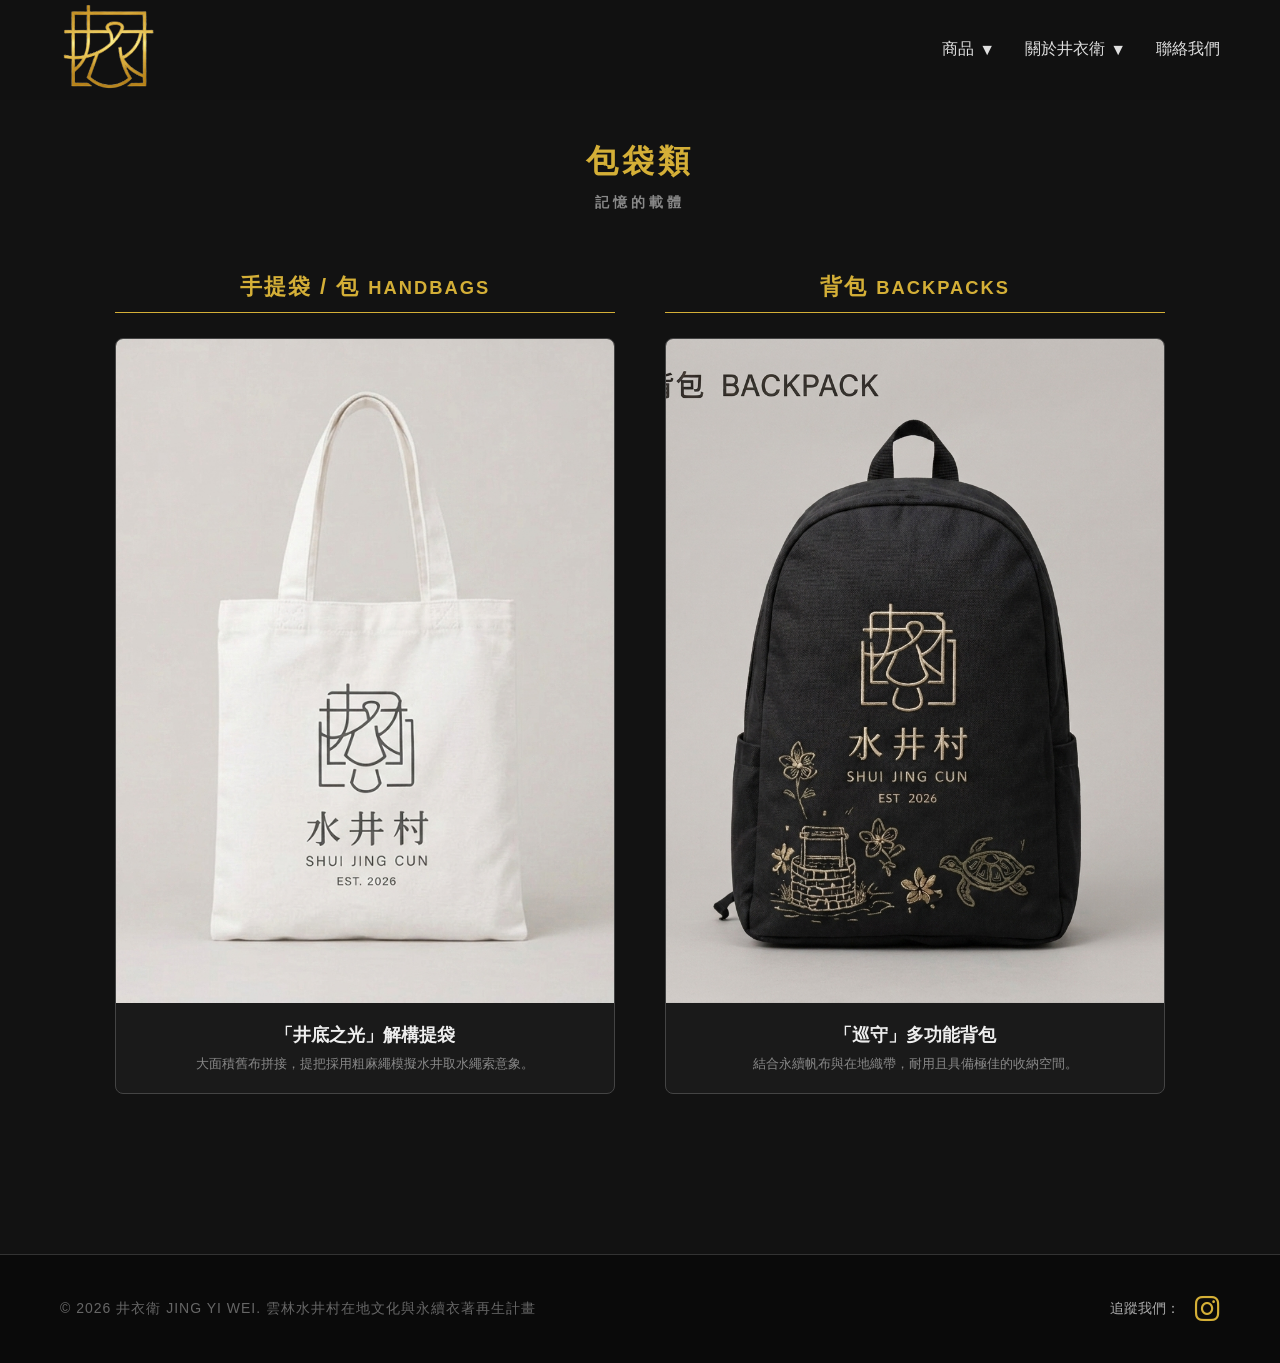
==== bags.html @ 52185566 "v1" ====
<!DOCTYPE html>
<html lang="zh-TW">
<head>
    <meta charset="UTF-8">
    <meta name="viewport" content="width=device-width, initial-scale=1.0">
    <title>包袋類 | 井衣衛</title>
    <link rel="stylesheet" href="./css/style.css">
    <link rel="stylesheet" href="./css/category.css"> <!-- 複用分類頁樣式 -->
    <link rel="stylesheet" href="https://cdnjs.cloudflare.com/ajax/libs/font-awesome/6.5.1/css/all.min.css">
    <style>
        /* 針對包袋頁面的特別微調 */
        .bags-container {
            display: flex;
            justify-content: center;
            gap: 50px;
            margin-top: 50px;
        }
        .bag-section {
            flex: 1;
            max-width: 500px;
        }
        .section-title {
            color: var(--gold-primary);
            border-bottom: 1px solid var(--gold-primary);
            padding-bottom: 10px;
            margin-bottom: 25px;
            text-align: center;
            font-size: 22px;
            letter-spacing: 2px;
        }
    </style>
</head>
<body>

    <!-- 導覽列 -->
    <header id="navbar">
        <div class="nav-container">
            <a href="index.html" class="logo"><img src="./img/Logo_topl (1).png"></a>
            <ul class="nav-menu">
            <li class="dropdown">
                <a href="#">商品 <span>▼</span></a>
                <ul class="dropdown-menu">
                    <li><a href="category.html">穿搭類 (文化的鎧甲)</a></li>
                    <li><a href="bags.html">包袋類 (記憶的載體)</a></li>
                    <li><a href="lifestyle.html">生活小物件</a></li>
                    <li><a href="#">居家裝飾</a></li>
                </ul>
            </li>
            <li class="dropdown">
                <a href="#">關於井衣衛 <span>▼</span></a>
                <ul class="dropdown-menu">
                    <li><a href="#">水井村鑿井故事</a></li>
                    <li><a href="#">永續再生理念</a></li>
                    <li><a href="#">我們的團隊</a></li>
                </ul>
            </li>
            <li><a href="#">聯絡我們</a></li>
        </ul>
        </div>
    </header>
        </div>
    </header>

    <main class="category-main">
        <h1 class="page-title">包袋類 <small>記憶的載體</small></h1>

        <div class="bags-container">
            <!-- 手提包/袋 區塊 -->
            <section class="bag-section">
                <h2 class="section-title">手提袋 / 包 <small>HANDBAGS</small></h2>
                <div class="product-grid" id="handbag-group" style="grid-template-columns: 1fr;">
                    <!-- JS 會在這裡產生手提包商品 -->
                </div>
            </section>

            <!-- 背包 區塊 -->
            <section class="bag-section">
                <h2 class="section-title">背包 <small>BACKPACKS</small></h2>
                <div class="product-grid" id="backpack-group" style="grid-template-columns: 1fr;">
                    <!-- JS 會在這裡產生背包商品 -->
                </div>
            </section>
        </div>
    </main>

    <script src="./js/script.js"></script>
    <script>
        // 簡單的 JS 抓取邏輯
        document.addEventListener("DOMContentLoaded", function() {
            fetch('products.json')
                .then(response => response.json())
                .then(data => {
                    const handbagGroup = document.getElementById('handbag-group');
                    const backpackGroup = document.getElementById('backpack-group');

                    Object.keys(data).forEach(id => {
                        const p = data[id];
                        if (p.category === 'bag') {
                            const itemHTML = `
                                <a href="product.html?id=${id}" class="category-item">
                                    <div class="item-card">
                                        <div class="item-img-box">
                                            <img src="${p.mainImg}" alt="${p.name}">
                                        </div>
                                        <div class="item-info">
                                            <h3>${p.name}</h3>
                                            <p class="item-price" style="color: #888; font-size: 13px;">${p.description || ''}</p>
                                        </div>
                                    </div>
                                </a>
                            `;

                            if (p.subCategory === 'handbag') {
                                handbagGroup.innerHTML += itemHTML;
                            } else if (p.subCategory === 'backpack') {
                                backpackGroup.innerHTML += itemHTML;
                            }
                        }
                    });
                });
        });
    </script>
    <footer class="site-footer">
        <div class="footer-container">
            <div class="footer-info">
                <p>&copy; 2026 井衣衛 JING YI WEI. 雲林水井村在地文化與永續衣著再生計畫</p>
            </div>
            <div class="footer-social">
                <span>追蹤我們：</span>
                <!-- ★ 請把下面的連結換成你們真正的 IG 網址 ★ -->
                <a href="https://www.instagram.com/jingyiwei_official" target="_blank" class="ig-icon">
                    <i class="fa-brands fa-instagram"></i> <!-- 這裡用 fa-brands 會更精準 -->
                </a>
            </div>
        </div>
    </footer>
</body>
</html>
---- css/style.css ----
/* CSS 變數：深色與金色主題 */
:root {
    --bg-color: #121212;
    --nav-bg: rgba(18, 18, 18, 0.85); /* 稍微透明一點，搭配 JS 使用 */
    --gold-primary: #D4AF37;
    --gold-hover: #F9E596;
    --text-light: #E0E0E0;
    --text-dark: #121212;
}

/* 基礎重置 */
* {
    margin: 0;
    padding: 0;
    box-sizing: border-box;
    font-family: "Noto Sans TC", "Microsoft JhengHei", sans-serif;
}

body {
    background-color: var(--bg-color);
    color: var(--text-light);
    overflow-x: hidden;
}

/* ================= 導覽列 Navbar ================= */
header {
    position: fixed;
    top: 0;
    width: 100%;
    height: 100px;
    background-color: var(--nav-bg);
    border-bottom: 1px solid transparent; 
    z-index: 1000;
    backdrop-filter: blur(10px);
    transition: all 0.3s ease;
    
    /* 這裡原本的 display: flex 和 padding 都要刪掉 */
    display: block; 
    padding: 0; 
}

/* 新增：控制導覽列內容的容器 */
.nav-container {
    max-width: 1200px; /* ★ 重要：設定跟下方商品區塊一樣的最大寬度 */
    margin: 0 auto;    /* ★ 重要：讓這個容器居中 */
    height: 100%;
    display: flex;
    justify-content: space-between; /* 讓 Logo 在左，選單在右 */
    align-items: center;
    padding: 0 20px;   /* 留一點點左右邊距，避免貼死 */
}

/* 當網頁往下捲動時，透過 JS 加上的 class */
header.scrolled {
    border-bottom: 1px solid var(--gold-primary);
    background-color: rgba(18, 18, 18, 0.98);
    box-shadow: 0 4px 10px rgba(0, 0, 0, 0.5);
}

/* 新增：Logo 圖片設定 */
.logo {
    display: flex;
    align-items: center;
    height: 100%;
}

.logo img {
    height: 95px;  /* 👈 這裡原本是 60px，你可以改成 80px ~ 90px 試試看 */
    width: auto;
    object-fit: contain;
}

.nav-menu {
    display: flex;
    list-style: none;
    gap: 30px;
}

.nav-menu > li {
    position: relative;
    padding: 20px 0;
}

.nav-menu a {
    color: var(--text-light);
    text-decoration: none;
    font-size: 16px;
    transition: color 0.3s ease;
    display: flex;
    align-items: center;
    gap: 5px;
}

.nav-menu a:hover {
    color: var(--gold-primary);
}

/* 下拉選單 */
.dropdown-menu {
    display: none;
    position: absolute;
    top: 100%;
    left: 50%;
    transform: translateX(-50%);
    background-color: #1A1A1A;
    border: 1px solid var(--gold-primary);
    list-style: none;
    min-width: 180px;
    box-shadow: 0 8px 16px rgba(0,0,0,0.5);
    border-radius: 4px;
    overflow: hidden;
}

.nav-menu li:hover .dropdown-menu {
    display: block;
    animation: fadeIn 0.3s ease;
}

.dropdown-menu li {
    border-bottom: 1px solid #333;
}

.dropdown-menu li:last-child {
    border-bottom: none;
}

.dropdown-menu a {
    padding: 12px 20px;
    display: block;
    font-size: 14px;
}

.dropdown-menu a:hover {
    background-color: var(--gold-primary);
    color: var(--text-dark);
}

/* ================= 英雄區塊 (主視覺) ================= */
.hero-section {
    min-height: 100vh;
    display: flex;
    flex-direction: column;
    justify-content: center;
    align-items: center;
    padding-top: 80px;
    background: radial-gradient(circle at center, #2a2a2a 0%, #121212 70%);
}

.slogan {
    color: var(--gold-primary);
    margin-bottom: 40px;
    font-size: 24px;
    letter-spacing: 3px;
}

.showcase-container {
    display: flex;
    gap: 60px;
    justify-content: center;
    align-items: center;
}

/* 翻轉卡片設計 */
.flip-card {
    background-color: transparent;
    width: 300px;
    height: 400px;
    perspective: 1000px;
    text-decoration: none;
}

.flip-card-inner {
    position: relative;
    width: 100%;
    height: 100%;
    text-align: center;
    transition: transform 0.8s;
    transform-style: preserve-3d;
    border: 2px solid var(--gold-primary);
    border-radius: 8px;
    box-shadow: 0 0 15px rgba(212, 175, 55, 0.2);
}

.flip-card:hover .flip-card-inner {
    transform: rotateY(180deg);
    box-shadow: 0 0 25px rgba(212, 175, 55, 0.6);
}

.flip-card-front, .flip-card-back {
    position: absolute;
    width: 100%;
    height: 100%;
    -webkit-backface-visibility: hidden;
    backface-visibility: hidden;
    border-radius: 6px;
    display: flex;
    flex-direction: column;
    justify-content: center;
    align-items: center;
    background-color: #222;
}

.flip-card-back {
    transform: rotateY(180deg);
    background-color: #1a1a1a;
}

.placeholder-text {
    color: var(--text-light);
    font-size: 18px;
    margin-top: 20px;
}

.detail-text {
    color: var(--gold-primary);
    font-size: 14px;
}

.gold-icon {
    font-size: 50px;
    color: var(--gold-primary);
}

/* ================= 內容擴充區塊 ================= */
.info-section {
    padding: 100px 10%;
    text-align: center;
    border-top: 1px solid #333;
}

.info-section h2 {
    color: var(--gold-primary);
    margin-bottom: 20px;
    font-size: 32px;
}

.info-section p {
    line-height: 1.8;
    font-size: 18px;
    color: #aaa;
    max-width: 800px;
    margin: 0 auto;
}

@keyframes fadeIn {
    from { opacity: 0; transform: translate(-50%, -10px); }
    to { opacity: 1; transform: translate(-50%, 0); }
}

/* ================= 商品圖片設定 ================= */
/* 請確保 style.css 最下方有這段 */
.product-img {
    width: 100%;
    height: 100%;
    object-fit: cover; 
    border-radius: 6px; 
    pointer-events: none; 
}

/* 為了讓圖片漂亮填滿，我們稍微修改一下正反面的背景色和內距 */
.flip-card-front, .flip-card-back {
    position: absolute;
    width: 100%;
    height: 100%;
    -webkit-backface-visibility: hidden;
    backface-visibility: hidden;
    border-radius: 6px;
    display: flex; /* 保留 flex */
    /* 移除原本的 padding 等設定，讓圖片可以貼齊邊緣 */
    background-color: transparent; 
}
/* ================= 頁尾 Footer 樣式 ================= */
.site-footer {
    background-color: #0a0a0a; /* 比背景更深一點的顏色 */
    padding: 40px 0;
    border-top: 1px solid #333;
    margin-top: 80px; /* 跟上方內容保持距離 */
}

.footer-container {
    max-width: 1200px;
    margin: 0 auto;
    display: flex;
    justify-content: space-between;
    align-items: center;
    padding: 0 20px;
}

.footer-info p {
    color: #666;
    font-size: 14px;
    letter-spacing: 1px;
}

.footer-social {
    display: flex;
    align-items: center;
    gap: 15px;
    color: #aaa;
    font-size: 14px;
}

/* IG 圖標本體樣式 */
.ig-icon {
    color: var(--gold-primary); /* 使用你的金色變數 */
    font-size: 28px; /* 圖標大小 */
    text-decoration: none;
    transition: all 0.3s ease;
    display: flex;
    align-items: center;
}

/* 滑鼠移上去變亮金色並稍微放大 */
.ig-icon:hover {
    color: var(--gold-hover);
    transform: scale(1.1);
    filter: drop-shadow(0 0 8px rgba(212, 175, 55, 0.5));
}

/* ================= 理念輪播區塊 ================= */
.spirit-section {
    padding: 100px 20px;
    background-color: #121212;
    text-align: center;
}

.spirit-title {
    color: var(--gold-primary);
    font-size: 32px;
    margin-bottom: 50px;
    letter-spacing: 3px;
}

.slider-container {
    display: flex;
    justify-content: center;
    align-items: center;
    gap: 40px;
    max-width: 1000px;
    margin: 0 auto;
}

/* 金色圓形按鈕 */
.slider-btn {
    background-color: var(--gold-primary);
    color: #121212;
    border: none;
    width: 60px;
    height: 60px;
    border-radius: 50%;
    cursor: pointer;
    font-size: 20px;
    display: flex;
    justify-content: center;
    align-items: center;
    transition: all 0.3s ease;
    box-shadow: 0 4px 15px rgba(212, 175, 55, 0.3);
    flex-shrink: 0; /* 防止按鈕被擠壓 */
}

.slider-btn:hover {
    background-color: var(--gold-hover);
    transform: scale(1.1);
}

.slider-content {
    flex: 1;
}

.spirit-image-wrapper {
    width: 100%;
    aspect-ratio: 16 / 9; /* 保持精緻的寬比例 */
    background-color: #222;
    border-radius: 20px;
    overflow: hidden;
    margin-bottom: 30px;
    border: 1px solid #333;
}

.spirit-image-wrapper img {
    width: 100%;
    height: 100%;
    object-fit: cover;
    transition: opacity 0.5s ease; /* 換圖時的淡入效果 */
}

.spirit-text {
    font-size: 18px;
    line-height: 1.8;
    color: #ccc;
    max-width: 600px;
    margin: 0 auto;
    min-height: 3em; /* 防止文字高度不同造成跳動 */
}
---- css/category.css ----
.category-main {
    padding-top: 140px;
    padding-bottom: 80px;
    max-width: 1200px;
    margin: 0 auto;
    padding-left: 20px;
    padding-right: 20px;
}

.page-title {
    color: var(--gold-primary);
    font-size: 32px;
    margin-bottom: 60px;
    text-align: center;
    letter-spacing: 4px;
}

.page-title small {
    display: block;
    font-size: 14px;
    color: #888;
    margin-top: 10px;
}

.category-group {
    margin-bottom: 80px;
}

.group-header {
    display: flex;
    justify-content: space-between;
    align-items: flex-end;
    border-bottom: 1px solid #333;
    padding-bottom: 15px;
    margin-bottom: 30px;
}

.group-header h2 {
    font-size: 24px;
    color: #fff;
}

.group-header h2 small {
    font-size: 14px;
    color: var(--gold-primary);
    margin-left: 10px;
}

.view-more {
    color: #888;
    text-decoration: none;
    font-size: 14px;
    transition: color 0.3s;
}

.view-more:hover {
    color: var(--gold-primary);
}

/* 商品格子排版 */
.product-grid {
    display: grid; /* ★ 這是關鍵，沒這行就不會變網格 */
    grid-template-columns: repeat(3, 1fr); /* 設定一排三個，每個佔 1/3 */
    gap: 30px; /* 圖片之間的間距 */
    width: 100%;
    margin-top: 20px;
}

/* 確保圖片高度一致，不然換行會亂掉 */
.item-img-box {
    width: 100%;
    aspect-ratio: 3/4; /* 或者 1/1 正方形 */
    background-color: #222; /* 圖片還沒載入時的底色 */
}


/* 複用首頁的翻轉卡片基礎，但稍微縮小尺寸 */
.category-item {
    text-decoration: none; /* ★ 這行可以移除預設的底線 */
    display: block;        /* 確保整塊都可以點擊 */
    color: inherit;        /* 讓文字繼承原本設定的顏色，不要變藍色 */
}
/* 當滑鼠移到卡片上時，標題文字變成金色 */
.category-item:hover .item-info h3 {
    color: var(--gold-primary);
    transition: color 0.3s ease;
}

/* 為了保險起見，也可以針對標題 H3 再設定一次 */
.item-info h3 {
    color: #eee;
    font-size: 18px;
    margin-bottom: 8px;
    text-decoration: none; /* 再次確保沒有底線 */
}

.item-card {
    border: 1px solid #444;
    border-radius: 8px;
    overflow: hidden;
    transition: all 0.3s ease;
    background: #1a1a1a;
    position: relative;
}

.item-card:hover {
    border-color: var(--gold-primary);
    transform: translateY(-5px);
}

.item-img-box {
    width: 100%;
    aspect-ratio: 3/4;
    overflow: hidden;
}

.item-img-box img {
    width: 100%;
    height: 100%;
    object-fit: cover;
    transition: transform 0.5s ease;
}

.item-card:hover .item-img-box img {
    transform: scale(1.1);
}

.item-info {
    padding: 20px;
    text-align: center;
}

.item-info h3 {
    color: #eee;
    font-size: 18px;
    margin-bottom: 8px;
}

.item-price {
    color: var(--gold-primary);
    font-size: 14px;
}
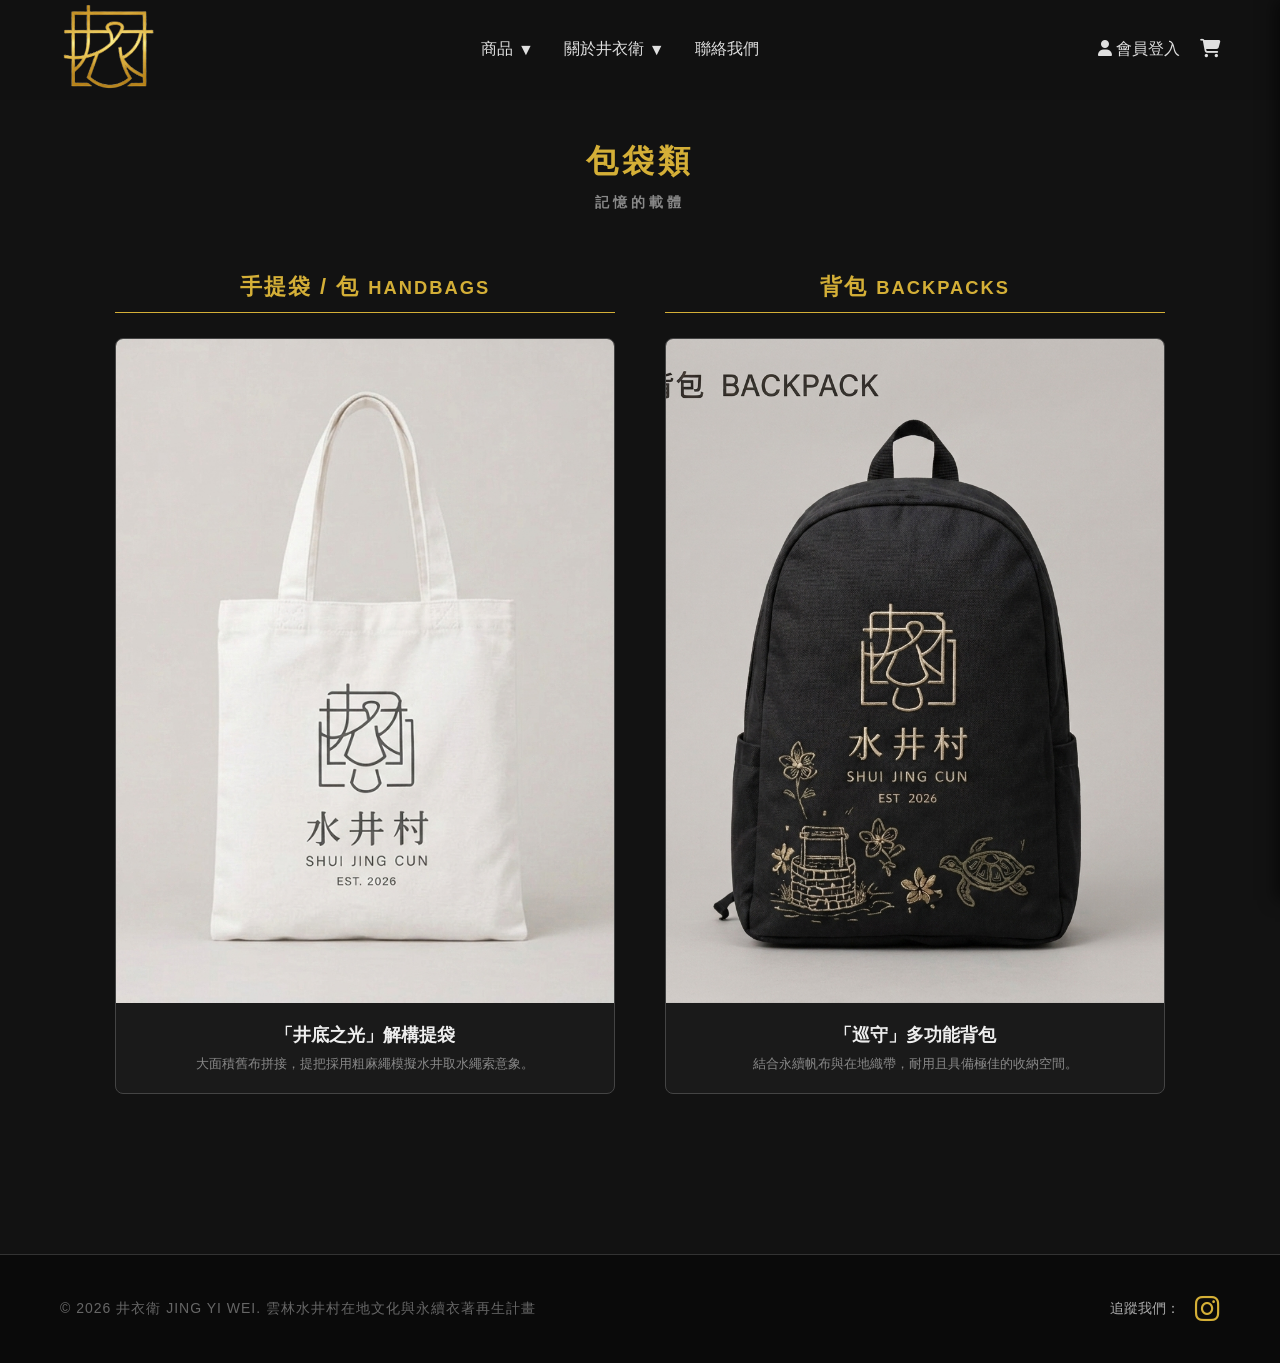
==== commit 14474aca: "v2" ====
--- a/bags.html
+++ b/bags.html
@@ -32,33 +32,46 @@
 </head>
 <body>
 
-    <!-- 導覽列 -->
+    <!-- 修正後的頂部導覽列 -->
     <header id="navbar">
         <div class="nav-container">
-            <a href="index.html" class="logo"><img src="./img/Logo_topl (1).png"></a>
+            <a href="index.html" class="logo">
+                <img src="./img/Logo_topl (1).png" alt="井衣衛 Logo">
+            </a>
+            
             <ul class="nav-menu">
-            <li class="dropdown">
-                <a href="#">商品 <span>▼</span></a>
-                <ul class="dropdown-menu">
-                    <li><a href="category.html">穿搭類 (文化的鎧甲)</a></li>
-                    <li><a href="bags.html">包袋類 (記憶的載體)</a></li>
-                    <li><a href="lifestyle.html">生活小物件</a></li>
-                    <li><a href="#">居家裝飾</a></li>
-                </ul>
-            </li>
-            <li class="dropdown">
-                <a href="#">關於井衣衛 <span>▼</span></a>
-                <ul class="dropdown-menu">
-                    <li><a href="#">水井村鑿井故事</a></li>
-                    <li><a href="#">永續再生理念</a></li>
-                    <li><a href="#">我們的團隊</a></li>
-                </ul>
-            </li>
-            <li><a href="#">聯絡我們</a></li>
-        </ul>
-        </div>
-    </header>
-        </div>
+                <li class="dropdown">
+                    <a href="#">商品 <span>▼</span></a>
+                    <ul class="dropdown-menu">
+                        <li><a href="category.html">穿搭類 (文化的鎧甲)</a></li>
+                        <li><a href="bags.html">包袋類 (記憶的載體)</a></li>
+                        <li><a href="lifestyle.html">生活小物件</a></li>
+                        <li><a href="decor.html">居家裝飾</a></li>
+                    </ul>
+                </li>
+                <li class="dropdown">
+                    <a href="#">關於井衣衛 <span>▼</span></a>
+                    <ul class="dropdown-menu">
+                        <li><a href="story.html">水井村鑿井故事</a></li>
+                        <li><a href="sustainability.html">永續再生理念</a></li>
+                        <li><a href="team.html">我們的團隊</a></li>
+                    </ul>
+                </li>
+                <li><a href="contact.html">聯絡我們</a></li>
+            </ul>
+
+            <div class="nav-actions" style="display: flex; gap: 20px; margin-left: 20px; align-items: center;">
+                <!-- 登入按鈕 -->
+                <a href="#" id="login-btn" style="color: var(--text-light); text-decoration: none; font-size: 16px;">
+                    <i class="fa-solid fa-user"></i> <span id="user-name">會員登入</span>
+                </a>
+                <!-- 購物車按鈕 -->
+                <a href="#" id="cart-btn" style="color: var(--text-light); text-decoration: none; font-size: 18px; position: relative;">
+                    <i class="fa-solid fa-cart-shopping"></i>
+                    <span id="cart-count" style="position: absolute; top: -10px; right: -15px; background: red; color: white; font-size: 12px; border-radius: 50%; padding: 2px 6px; font-weight: bold; display: none;">0</span>
+                </a> <!-- ✅ 補上這個 </a> -->
+            </div> <!-- ✅ 關閉 nav-actions -->
+        </div> <!-- ✅ 補上這個關閉 nav-container 的 div -->
     </header>
 
     <main class="category-main">
@@ -134,5 +147,22 @@
             </div>
         </div>
     </footer>
+    <!-- 購物車側邊欄 (預設隱藏) -->
+    <div id="cart-drawer" class="cart-drawer">
+        <div class="cart-header">
+            <h2>我的購物車</h2>
+            <button id="close-cart"><i class="fa-solid fa-xmark"></i></button>
+        </div>
+        <div class="cart-items" id="cart-items-container">
+            <!-- JS 會把商品渲染在這裡 -->
+        </div>
+        <div class="cart-footer">
+            <div class="cart-total">總計：<span style="color:var(--gold-primary)">NT. <span id="cart-total-price">0</span></span></div>
+            <button id="checkout-btn" class="checkout-btn">前往結帳</button>
+        </div>
+    </div>
+    
+    <!-- 購物車的背景遮罩 -->
+    <div id="cart-overlay" class="cart-overlay"></div>
 </body>
 </html>
--- a/css/style.css
+++ b/css/style.css
@@ -317,11 +317,49 @@
     filter: drop-shadow(0 0 8px rgba(212, 175, 55, 0.5));
 }
 
-/* ================= 理念輪播區塊 ================= */
+/* ================= 輪播區塊微調 ================= */
 .spirit-section {
-    padding: 100px 20px;
+    padding: 100px 20px 60px 20px; /* 縮小底部間距，準備銜接宣言 */
     background-color: #121212;
+}
+
+/* ================= 品牌宣言區塊 (Manifesto) ================= */
+.info-section.manifesto {
+    padding: 80px 20px 120px 20px; /* 增加底部間距，營造結尾感 */
+    /* 這裡加入一個微弱的漸層，讓它從輪播的深色過渡到更深一點的 Footer 色 */
+    background: linear-gradient(to bottom, #121212, #0d0d0d); 
     text-align: center;
+}
+
+.manifesto-container {
+    max-width: 800px;
+    margin: 0 auto;
+}
+
+/* 在標題上方加入一條細細的金線，產生一種「這是一個總結」的儀式感 */
+.gold-divider {
+    width: 50px;
+    height: 1px;
+    background-color: var(--gold-primary);
+    margin: 0 auto 40px auto;
+    opacity: 0.6;
+}
+
+.info-section.manifesto h2 {
+    color: var(--gold-primary);
+    font-size: 32px;
+    margin-bottom: 30px;
+    letter-spacing: 4px;
+    /* 讓字體看起來更像宣言 */
+    font-weight: 500;
+}
+
+.info-section.manifesto p {
+    line-height: 2;
+    font-size: 18px;
+    color: #aaa;
+    max-width: 650px;
+    margin: 0 auto 20px auto;
 }
 
 .spirit-title {
@@ -391,4 +429,57 @@
     max-width: 600px;
     margin: 0 auto;
     min-height: 3em; /* 防止文字高度不同造成跳動 */
+}
+/* ================= 購物車側邊欄 ================= */
+.cart-drawer {
+    position: fixed;
+    top: 0;
+    right: -400px; /* 預設藏在畫面右邊外面 */
+    width: 400px;
+    height: 100vh;
+    background-color: #1a1a1a;
+    z-index: 2000;
+    box-shadow: -5px 0 15px rgba(0,0,0,0.5);
+    transition: right 0.3s ease;
+    display: flex;
+    flex-direction: column;
+}
+
+.cart-drawer.open {
+    right: 0; /* 滑進畫面 */
+}
+
+.cart-overlay {
+    position: fixed; top: 0; left: 0; width: 100%; height: 100%;
+    background: rgba(0,0,0,0.7); z-index: 1999;
+    display: none;
+}
+
+.cart-header {
+    padding: 20px; border-bottom: 1px solid #333;
+    display: flex; justify-content: space-between; align-items: center;
+}
+.cart-header h2 { color: var(--gold-primary); font-size: 20px; }
+#close-cart { background: transparent; border: none; color: #fff; font-size: 24px; cursor: pointer; }
+
+.cart-items {
+    flex: 1; padding: 20px; overflow-y: auto; display: flex; flex-direction: column; gap: 15px;
+}
+
+/* 購物車裡的單個商品樣式 */
+.cart-item-card {
+    display: flex; gap: 15px; background: #222; padding: 10px; border-radius: 8px; align-items: center;
+}
+.cart-item-card img { width: 60px; height: 60px; object-fit: cover; border-radius: 4px; }
+.cart-item-info { flex: 1; }
+.cart-item-info h4 { color: #fff; font-size: 14px; margin-bottom: 5px; }
+.cart-item-info p { color: #aaa; font-size: 12px; }
+
+.cart-footer {
+    padding: 20px; border-top: 1px solid #333; background: #121212;
+}
+.cart-total { font-size: 18px; color: #fff; margin-bottom: 15px; text-align: right; }
+.checkout-btn {
+    width: 100%; padding: 15px; background: var(--gold-primary); color: #121212;
+    border: none; border-radius: 4px; font-size: 16px; font-weight: bold; cursor: pointer;
 }
